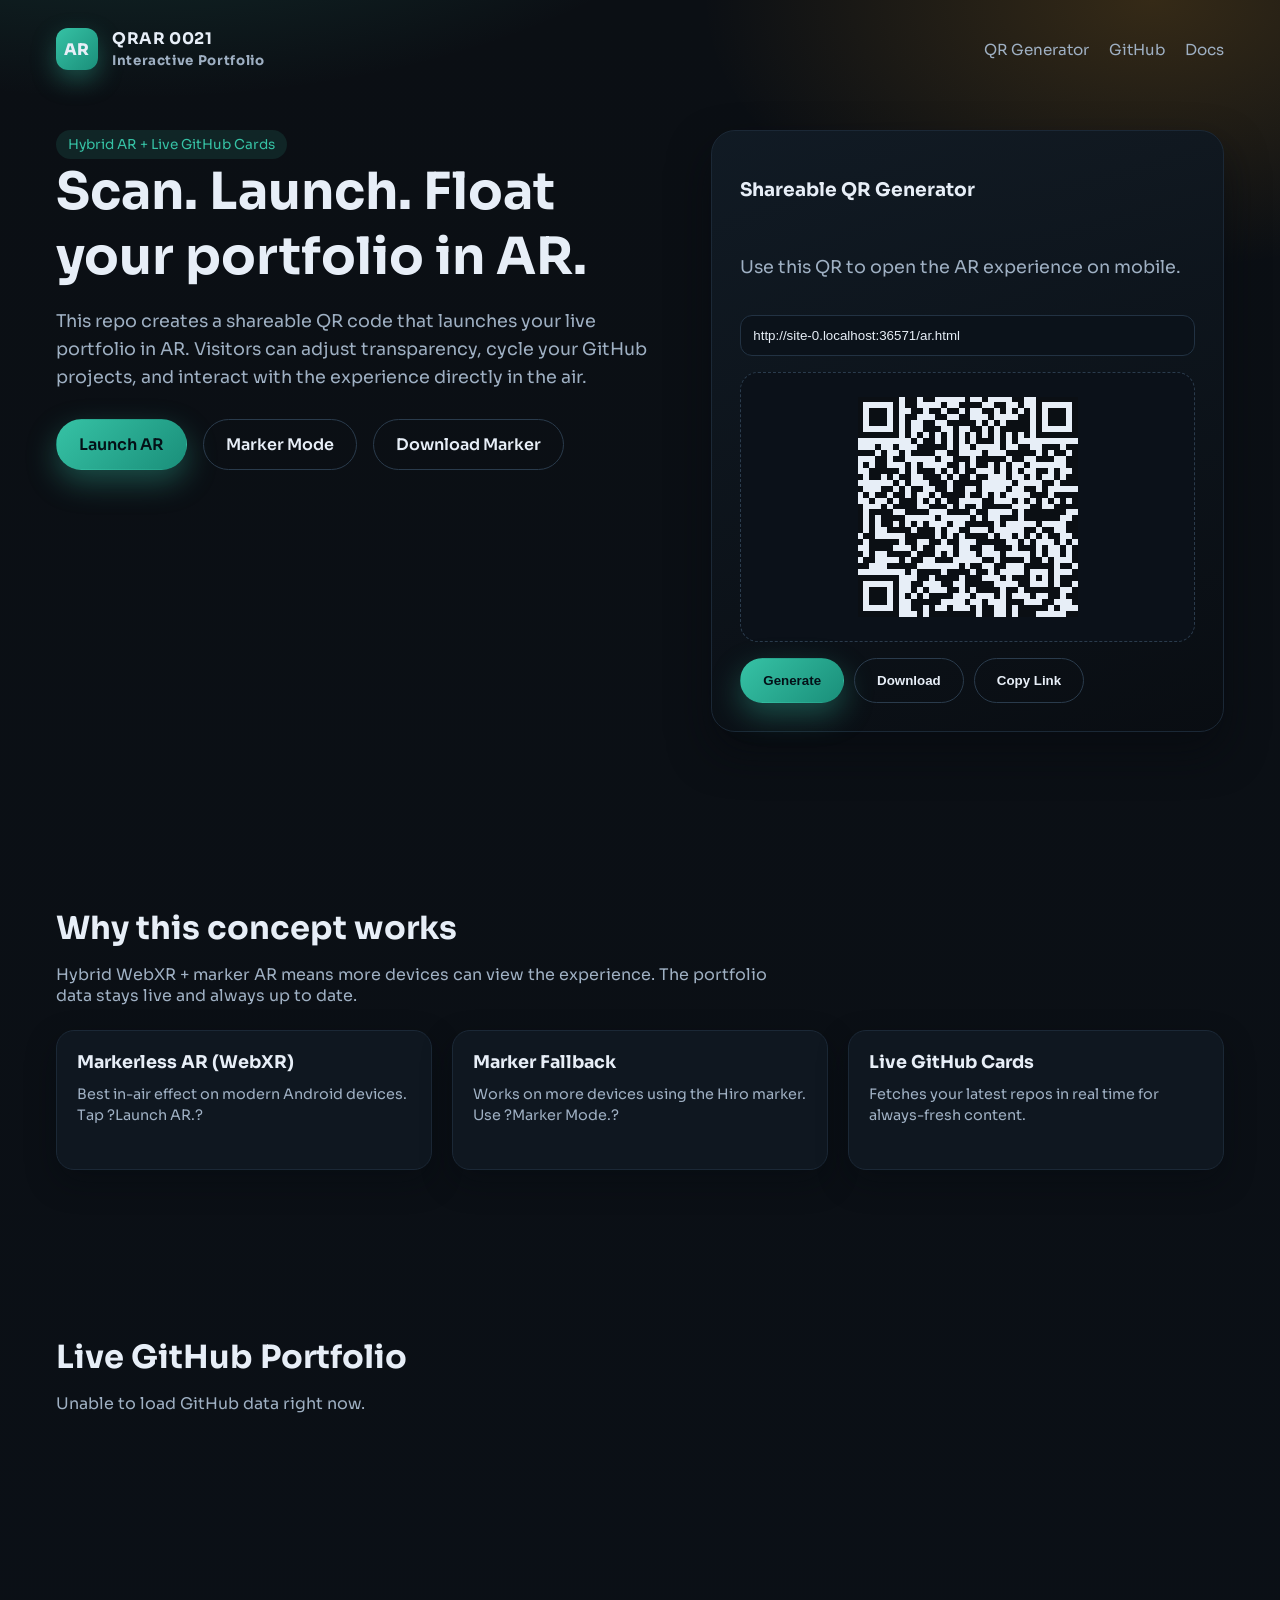
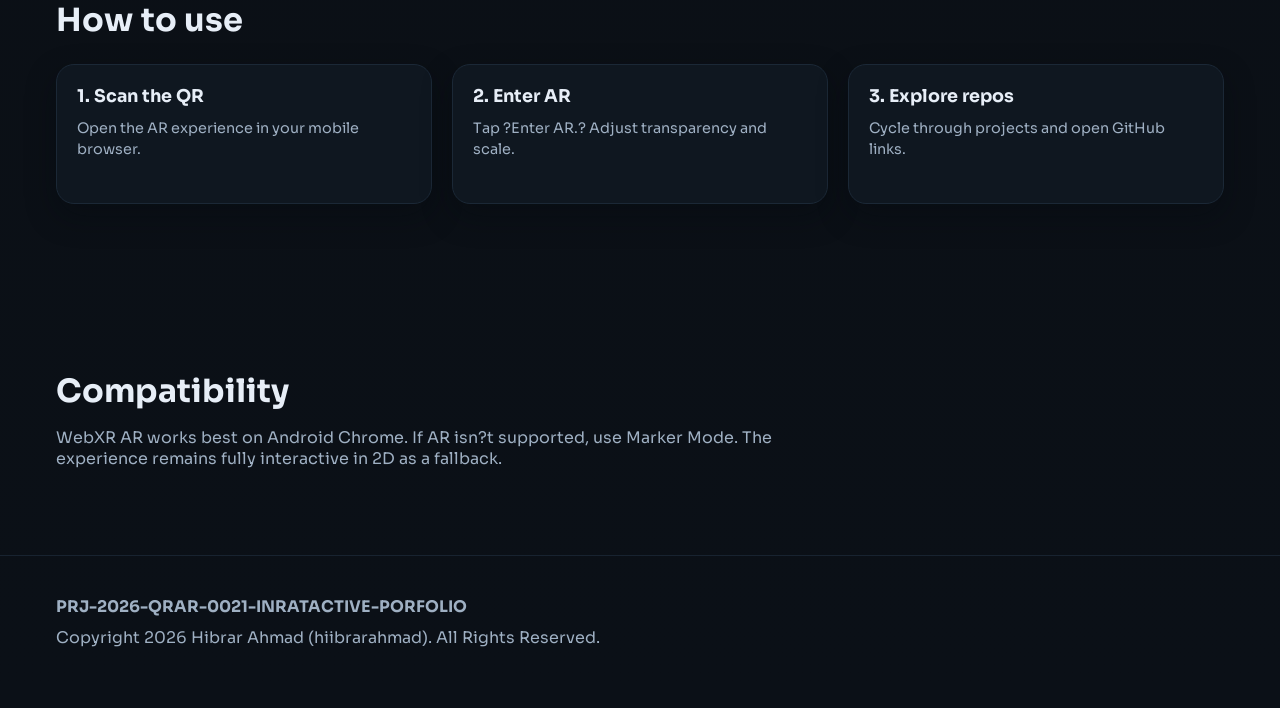
==== index.html @ 5c81591d "Initial commit" ====
<!DOCTYPE html>
<html lang="en">

<head>
  <meta charset="UTF-8" />
  <meta name="viewport" content="width=device-width, initial-scale=1.0" />
  <title>QRAR Interactive Portfolio</title>
  <link rel="preconnect" href="https://fonts.googleapis.com" />
  <link rel="preconnect" href="https://fonts.gstatic.com" crossorigin />
  <link href="https://fonts.googleapis.com/css2?family=Sora:wght@300;400;600;700;800&display=swap" rel="stylesheet" />
  <link rel="stylesheet" href="assets/styles.css" />
</head>

<body class="topmost">
  <nav class="nav">
    <div class="brand">
      <div class="brand-badge">AR</div>
      <div>
        <div>QRAR 0021</div>
        <small style="color: var(--muted);">Interactive Portfolio</small>
      </div>
    </div>
    <div class="nav-links">
      <a href="#qr">QR Generator</a>
      <a href="#portfolio">GitHub</a>
      <a href="#docs">Docs</a>
    </div>
  </nav>

  <section class="hero">
    <div>
      <span class="badge">Hybrid AR + Live GitHub Cards</span>
      <h1>Scan. Launch. Float your portfolio in AR.</h1>
      <p>
        This repo creates a shareable QR code that launches your live portfolio in AR. Visitors can
        adjust transparency, cycle your GitHub projects, and interact with the experience directly
        in the air.
      </p>
      <div class="hero-actions">
        <a class="button primary" href="ar.html">Launch AR</a>
        <a class="button secondary" href="marker.html">Marker Mode</a>
        <a class="button secondary" href="assets/hiro-marker.png">Download Marker</a>
      </div>
    </div>

    <div class="hero-card" id="qr">
      <h3>Shareable QR Generator</h3>
      <p style="color: var(--muted);">Use this QR to open the AR experience on mobile.</p>
      <input id="qr-url" type="text" style="width:100%; padding:12px; border-radius:12px; border:1px solid #223243; background:#0b121a; color:#e7eef7;" />
      <div class="qr-wrap" id="qr-target"></div>
      <div class="qr-actions">
        <button class="button primary" id="qr-generate">Generate</button>
        <button class="button secondary" id="qr-download">Download</button>
        <button class="button secondary" id="qr-copy">Copy Link</button>
      </div>
    </div>
  </section>

  <section class="section">
    <h2>Why this concept works</h2>
    <p>Hybrid WebXR + marker AR means more devices can view the experience. The portfolio data stays live and always up to date.</p>
    <div class="grid cols-3" style="margin-top:24px;">
      <div class="card">
        <h3>Markerless AR (WebXR)</h3>
        <span>Best in-air effect on modern Android devices. Tap ?Launch AR.?</span>
      </div>
      <div class="card">
        <h3>Marker Fallback</h3>
        <span>Works on more devices using the Hiro marker. Use ?Marker Mode.?</span>
      </div>
      <div class="card">
        <h3>Live GitHub Cards</h3>
        <span>Fetches your latest repos in real time for always-fresh content.</span>
      </div>
    </div>
  </section>

  <section class="section" id="portfolio">
    <h2>Live GitHub Portfolio</h2>
    <p id="repo-status">Loading from GitHub?</p>
    <div class="repo-grid" id="repo-grid"></div>
  </section>

  <section class="section" id="docs">
    <h2>How to use</h2>
    <div class="grid cols-3" style="margin-top:24px;">
      <div class="card">
        <h3>1. Scan the QR</h3>
        <span>Open the AR experience in your mobile browser.</span>
      </div>
      <div class="card">
        <h3>2. Enter AR</h3>
        <span>Tap ?Enter AR.? Adjust transparency and scale.</span>
      </div>
      <div class="card">
        <h3>3. Explore repos</h3>
        <span>Cycle through projects and open GitHub links.</span>
      </div>
    </div>
  </section>

  <section class="section">
    <h2>Compatibility</h2>
    <p>
      WebXR AR works best on Android Chrome. If AR isn?t supported, use Marker Mode.
      The experience remains fully interactive in 2D as a fallback.
    </p>
  </section>

  <footer class="footer">
    <strong>PRJ-2026-QRAR-0021-INRATACTIVE-PORFOLIO</strong>
    <span>Copyright 2026 Hibrar Ahmad (hiibrarahmad). All Rights Reserved.</span>
  </footer>

  <script src="assets/qrcode.min.js"></script>
  <script src="assets/app.js"></script>
</body>

</html>
---- assets/styles.css ----
:root {
  --bg: #0b0f14;
  --panel: #0f1720;
  --panel-2: #111b25;
  --text: #e7eef7;
  --muted: #9fb0c3;
  --accent: #36c2a5;
  --accent-2: #f5a524;
  --edge: #1b2836;
  --glow: rgba(54, 194, 165, 0.35);
}

* {
  box-sizing: border-box;
}

html, body {
  margin: 0;
  padding: 0;
  background: var(--bg);
  color: var(--text);
  font-family: "Sora", "Segoe UI", sans-serif;
}

a {
  color: inherit;
  text-decoration: none;
}

.topmost {
  min-height: 100vh;
  background:
    radial-gradient(1200px 600px at 10% -10%, rgba(54, 194, 165, 0.25), transparent 55%),
    radial-gradient(1000px 600px at 90% 0%, rgba(245, 165, 36, 0.18), transparent 45%),
    linear-gradient(180deg, #0b0f14 0%, #0b1017 100%);
}

.nav {
  display: flex;
  align-items: center;
  justify-content: space-between;
  padding: 28px 56px;
}

.brand {
  display: flex;
  align-items: center;
  gap: 14px;
  font-weight: 700;
  letter-spacing: 0.04em;
}

.brand-badge {
  width: 42px;
  height: 42px;
  border-radius: 12px;
  background: linear-gradient(135deg, #36c2a5, #1a8f7a);
  display: grid;
  place-items: center;
  box-shadow: 0 10px 25px rgba(54, 194, 165, 0.35);
  font-weight: 800;
}

.nav-links {
  display: flex;
  gap: 20px;
  color: var(--muted);
  font-size: 0.95rem;
}

.hero {
  display: grid;
  grid-template-columns: 1.2fr 1fr;
  gap: 40px;
  padding: 32px 56px 80px;
}

.hero h1 {
  font-size: 3.2rem;
  margin: 0 0 16px;
}

.hero p {
  color: var(--muted);
  font-size: 1.1rem;
  line-height: 1.6;
}

.hero-actions {
  display: flex;
  gap: 16px;
  margin-top: 28px;
}

.button {
  padding: 14px 22px;
  border-radius: 999px;
  border: 1px solid transparent;
  font-weight: 600;
  transition: transform 0.2s ease, box-shadow 0.2s ease;
}

.button.primary {
  background: linear-gradient(135deg, #36c2a5, #1a8f7a);
  color: #041017;
  box-shadow: 0 12px 30px rgba(54, 194, 165, 0.35);
}

.button.secondary {
  background: transparent;
  border-color: #2a3b4c;
  color: var(--text);
}

.button:hover {
  transform: translateY(-2px);
}

.hero-card {
  background: linear-gradient(160deg, rgba(17, 27, 37, 0.95), rgba(9, 13, 18, 0.9));
  border: 1px solid var(--edge);
  border-radius: 24px;
  padding: 28px;
  box-shadow: 0 20px 40px rgba(6, 10, 15, 0.6);
  display: grid;
  gap: 16px;
}

.qr-wrap {
  display: grid;
  place-items: center;
  background: #0b1119;
  border-radius: 18px;
  border: 1px dashed #2a3b4c;
  padding: 24px;
  min-height: 220px;
}

.qr-actions {
  display: flex;
  gap: 10px;
  flex-wrap: wrap;
}

.section {
  padding: 70px 56px;
}

.section h2 {
  font-size: 2rem;
  margin-bottom: 10px;
}

.section p {
  color: var(--muted);
  max-width: 720px;
}

.grid {
  display: grid;
  gap: 20px;
}

.grid.cols-3 {
  grid-template-columns: repeat(3, 1fr);
}

.card {
  background: var(--panel);
  border: 1px solid var(--edge);
  border-radius: 18px;
  padding: 20px;
  min-height: 140px;
  box-shadow: 0 12px 30px rgba(6, 10, 15, 0.4);
}

.card h3 {
  margin: 0 0 10px;
  font-size: 1.1rem;
}

.card span {
  color: var(--muted);
  font-size: 0.9rem;
}

.repo-grid {
  display: grid;
  grid-template-columns: repeat(auto-fit, minmax(240px, 1fr));
  gap: 16px;
  margin-top: 20px;
}

.repo-card {
  background: var(--panel-2);
  border: 1px solid #223243;
  border-radius: 16px;
  padding: 16px;
  display: grid;
  gap: 8px;
}

.repo-card a {
  color: var(--accent);
  font-weight: 600;
}

.badge {
  display: inline-flex;
  align-items: center;
  gap: 8px;
  padding: 6px 12px;
  border-radius: 999px;
  background: rgba(54, 194, 165, 0.12);
  color: var(--accent);
  font-size: 0.85rem;
}

.footer {
  padding: 40px 56px 60px;
  border-top: 1px solid #182330;
  color: var(--muted);
  display: flex;
  flex-direction: column;
  gap: 10px;
}

@media (max-width: 980px) {
  .hero {
    grid-template-columns: 1fr;
  }
  .nav {
    flex-direction: column;
    align-items: flex-start;
    gap: 12px;
  }
  .grid.cols-3 {
    grid-template-columns: 1fr;
  }
}
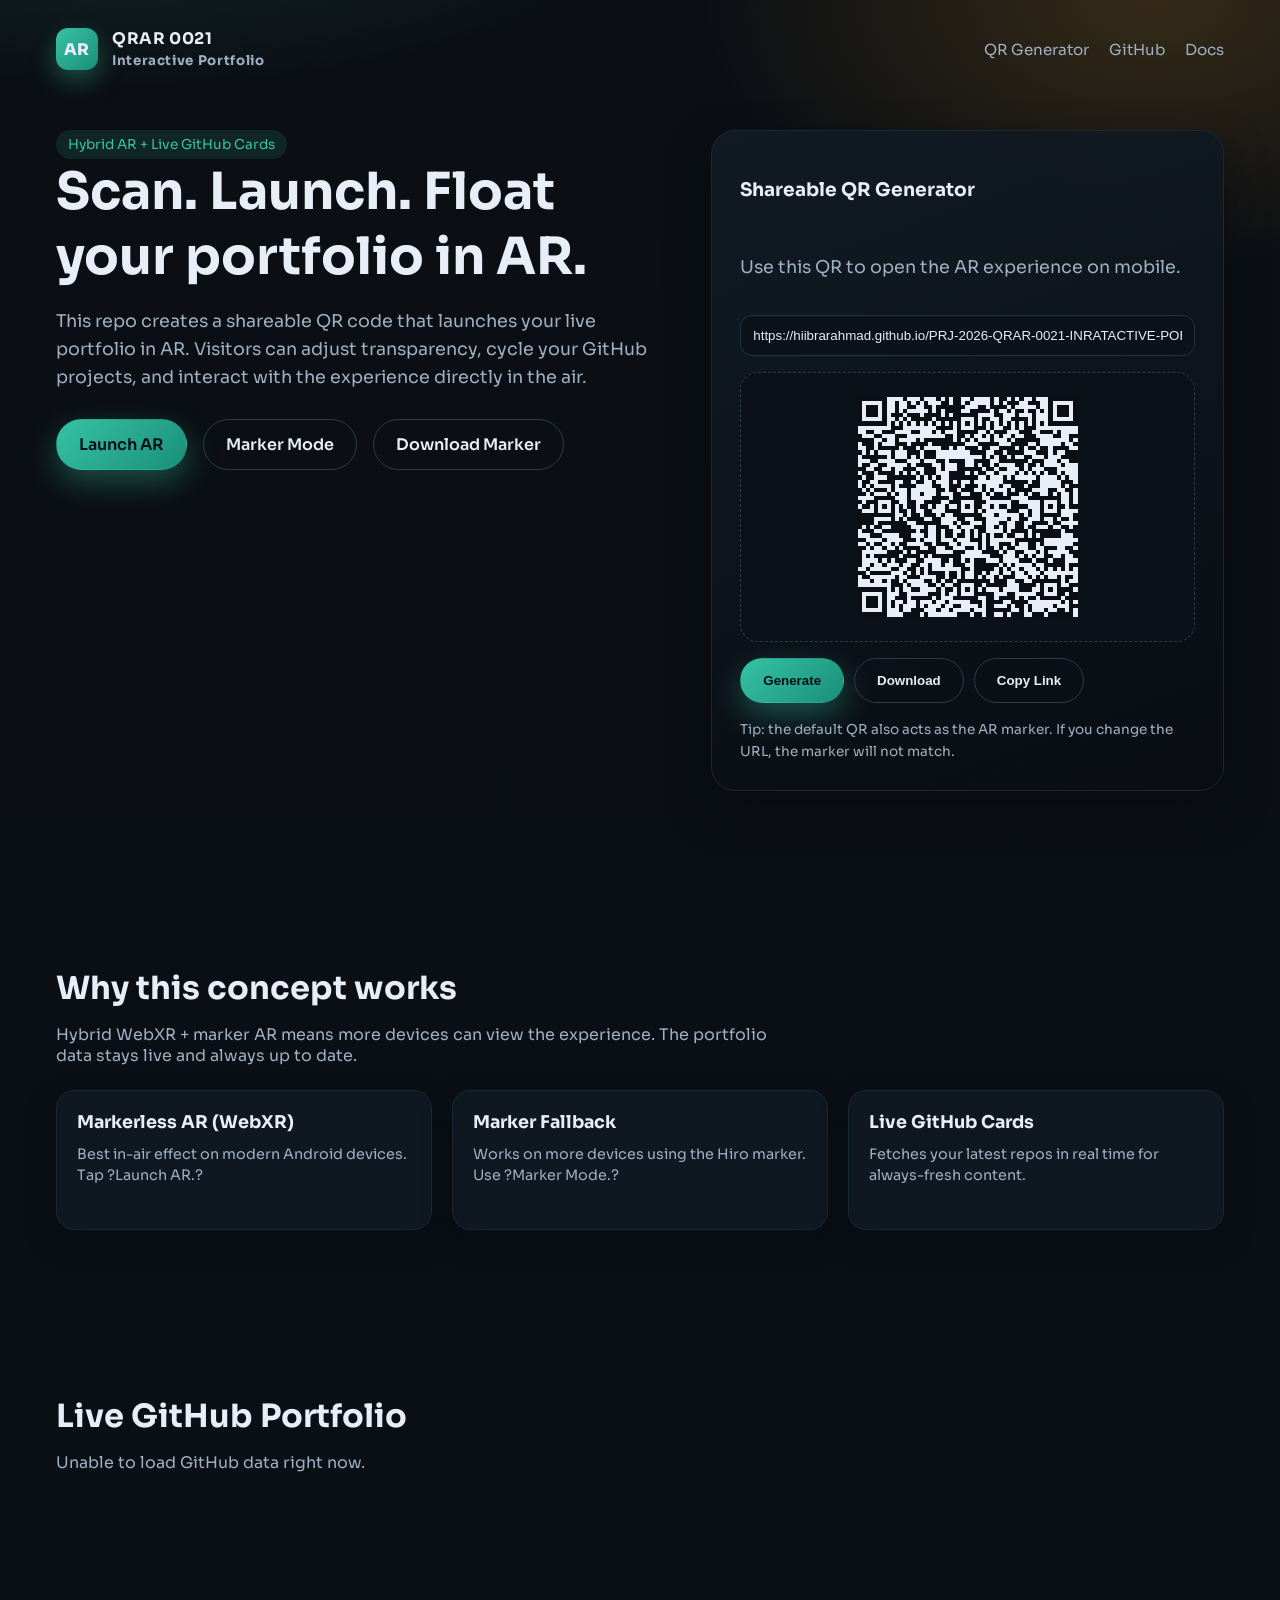
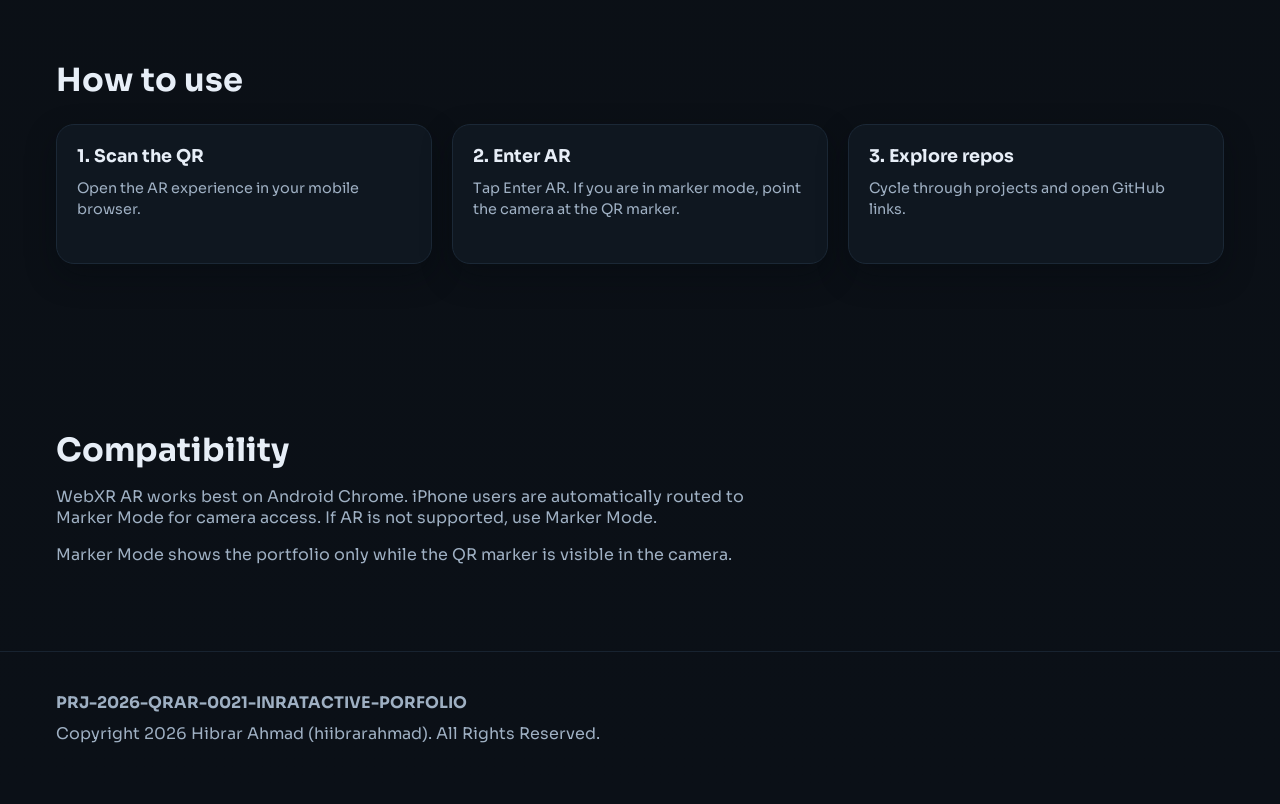
==== commit 0f7cf099: "updated" ====
--- a/index.html
+++ b/index.html
@@ -37,9 +37,9 @@
         in the air.
       </p>
       <div class="hero-actions">
-        <a class="button primary" href="ar.html">Launch AR</a>
+        <a class="button primary" href="launch.html">Launch AR</a>
         <a class="button secondary" href="marker.html">Marker Mode</a>
-        <a class="button secondary" href="assets/hiro-marker.png">Download Marker</a>
+        <a class="button secondary" href="assets/qr-marker.png">Download Marker</a>
       </div>
     </div>
 
@@ -53,6 +53,9 @@
         <button class="button secondary" id="qr-download">Download</button>
         <button class="button secondary" id="qr-copy">Copy Link</button>
       </div>
+      <p style="color: var(--muted); font-size: 0.85rem; margin: 0;">
+        Tip: the default QR also acts as the AR marker. If you change the URL, the marker will not match.
+      </p>
     </div>
   </section>
 
@@ -90,7 +93,7 @@
       </div>
       <div class="card">
         <h3>2. Enter AR</h3>
-        <span>Tap ?Enter AR.? Adjust transparency and scale.</span>
+        <span>Tap Enter AR. If you are in marker mode, point the camera at the QR marker.</span>
       </div>
       <div class="card">
         <h3>3. Explore repos</h3>
@@ -102,8 +105,11 @@
   <section class="section">
     <h2>Compatibility</h2>
     <p>
-      WebXR AR works best on Android Chrome. If AR isn?t supported, use Marker Mode.
-      The experience remains fully interactive in 2D as a fallback.
+      WebXR AR works best on Android Chrome. iPhone users are automatically routed to Marker Mode for camera access.
+      If AR is not supported, use Marker Mode.
+    </p>
+    <p style="color: var(--muted);">
+      Marker Mode shows the portfolio only while the QR marker is visible in the camera.
     </p>
   </section>
 
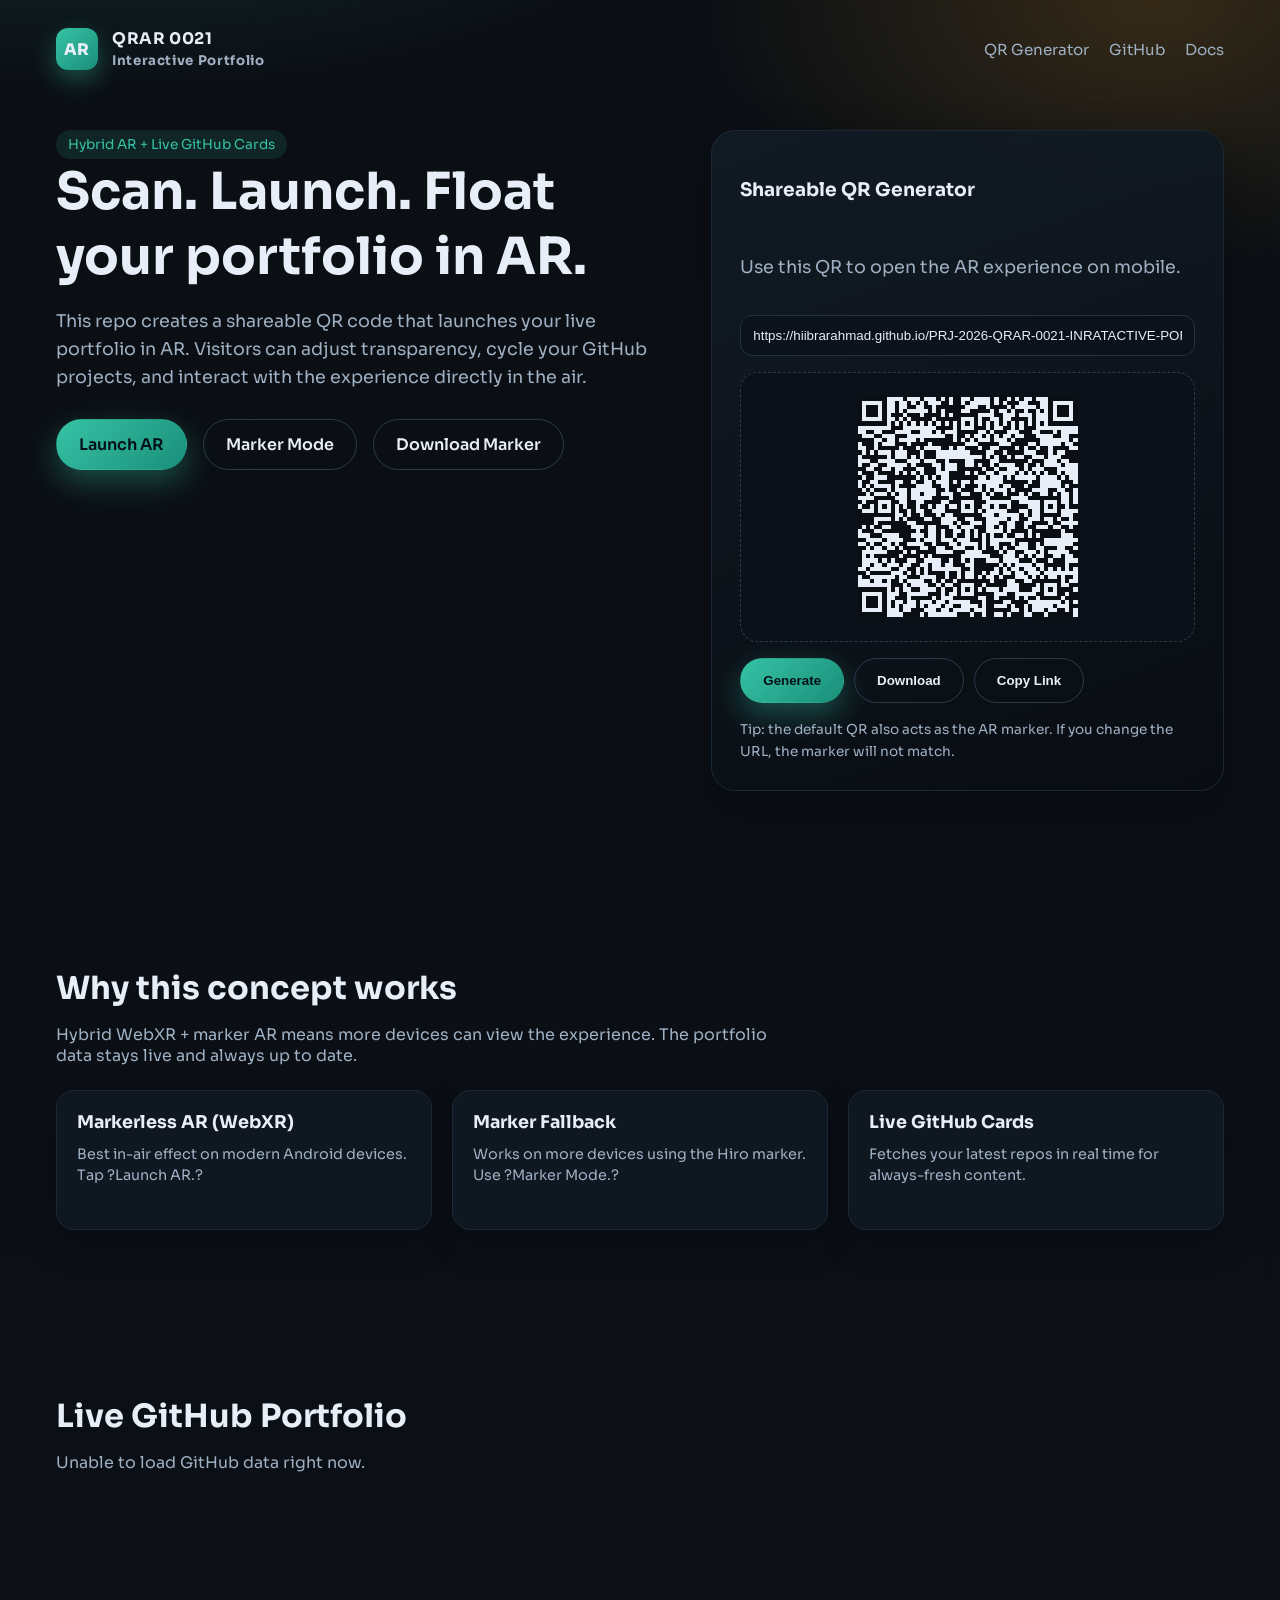
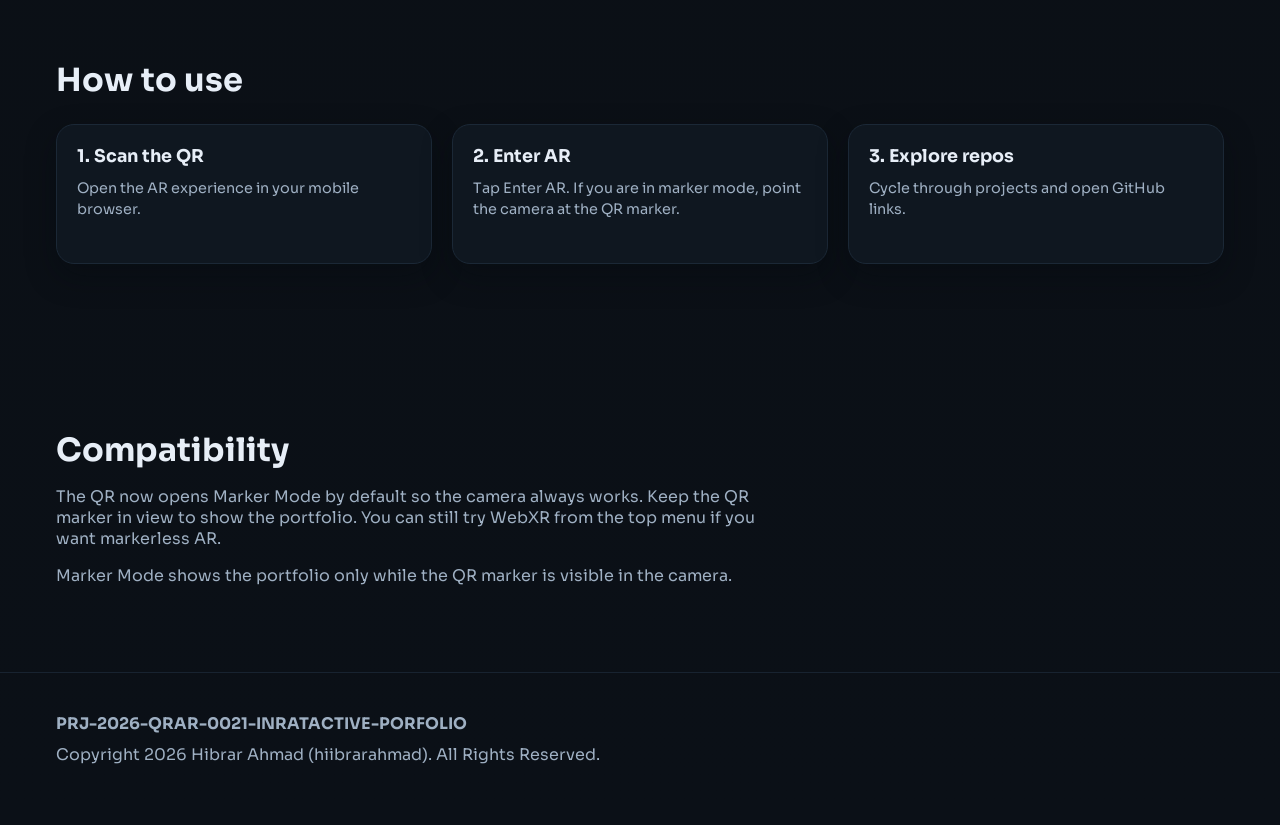
==== commit 685ffc1c: "." ====
--- a/index.html
+++ b/index.html
@@ -105,8 +105,8 @@
   <section class="section">
     <h2>Compatibility</h2>
     <p>
-      WebXR AR works best on Android Chrome. iPhone users are automatically routed to Marker Mode for camera access.
-      If AR is not supported, use Marker Mode.
+      The QR now opens Marker Mode by default so the camera always works. Keep the QR marker in view to show the portfolio.
+      You can still try WebXR from the top menu if you want markerless AR.
     </p>
     <p style="color: var(--muted);">
       Marker Mode shows the portfolio only while the QR marker is visible in the camera.
